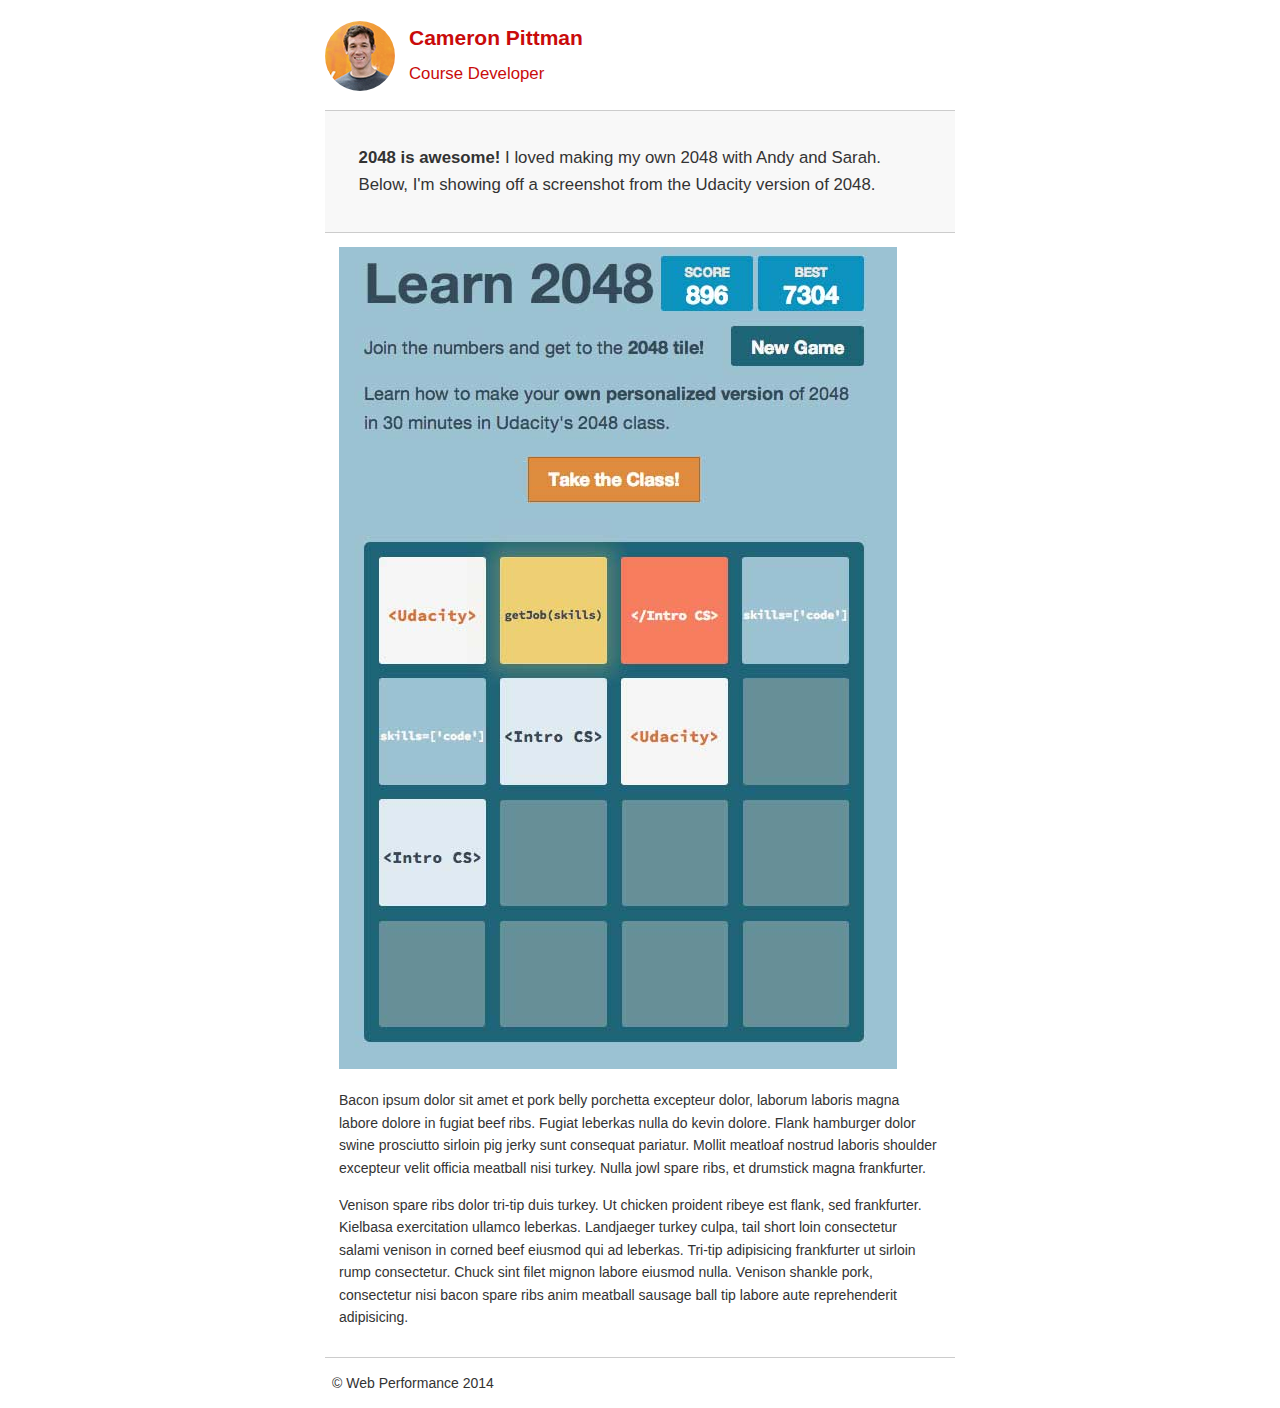
==== project-2048.html @ 0d1143b6 "Resize and compress images" ====
<!DOCTYPE html>
<html lang="en">
  <head>
    <meta charset="utf-8">
    <meta name="viewport" content="width=device-width, initial-scale=1">
    <meta name="description" content=" FILL ME IN ">
    <meta name="author" content=" FILL ME IN ">
    <title>Cameron Pittman: Portfolio</title>

    <!-- Hmm, what is the impact of web fonts on speed? Measure it... -->
    <!-- <link href="//fonts.googleapis.com/css?family=Open+Sans:400,700" rel="stylesheet"> -->

    <link href="css/style.css" rel="stylesheet">
    <link href="css/print.css" rel="stylesheet">

    <script>
      (function(w,g){w['GoogleAnalyticsObject']=g;
      w[g]=w[g]||function(){(w[g].q=w[g].q||[]).push(arguments)};w[g].l=1*new Date();})(window,'ga');

      // Optional TODO: replace with your Google Analytics profile ID.
      ga('create', 'UA-XXXX-Y');
      ga('send', 'pageview');
    </script>
    <script src="//www.google-analytics.com/analytics.js"></script>
    <script src="js/perfmatters.js"></script>
  </head>

  <body>
    <header>
      <a href="/"><img src="img/profilepic.jpg"></a>
      <p>Cameron Pittman<br><span>Course Developer</span></p>
    </header>

    <div class="container">
      <div class="hero">
        <strong>2048 is awesome!</strong> I loved making my own 2048 with Andy and Sarah. Below, I'm showing off a screenshot from the Udacity version of 2048.
      </div>

      <div class="content">

        <img class="img-responsive" src="img/2048.jpg">

        <p>Bacon ipsum dolor sit amet et pork belly porchetta excepteur dolor, laborum laboris magna labore dolore in fugiat beef ribs. Fugiat leberkas nulla do kevin dolore. Flank hamburger dolor swine prosciutto sirloin pig jerky sunt consequat pariatur. Mollit meatloaf nostrud laboris shoulder excepteur velit officia meatball nisi turkey. Nulla jowl spare ribs, et drumstick magna frankfurter.</p>

        <p>Venison spare ribs dolor tri-tip duis turkey. Ut chicken proident ribeye est flank, sed frankfurter. Kielbasa exercitation ullamco leberkas. Landjaeger turkey culpa, tail short loin consectetur salami venison in corned beef eiusmod qui ad leberkas. Tri-tip adipisicing frankfurter ut sirloin rump consectetur. Chuck sint filet mignon labore eiusmod nulla. Venison shankle pork, consectetur nisi bacon spare ribs anim meatball sausage ball tip labore aute reprehenderit adipisicing.</p>

    </div>

    <footer>
      <p>&copy; Web Performance 2014 <span id="crp-stats"></span></p>
    </footer>
  </body>
</html>
---- css/style.css ----
html {
  font-size: 100%;
  overflow-y: scroll;
  -webkit-tap-highlight-color: rgba(0,0,0,0);
  -ms-text-size-adjust: 100%;
  -webkit-text-size-adjust: none;
}
body { margin: 0; font-size: 14px; line-height: 1.61; font-weight: 400; }
body, button, input, select, textarea { font-family: "Trebuchet MS", Helvetica, sans-serif; color: #333; }

a { color: #12C; }
a:visited { color: #61C; }
a:focus { outline: thin dotted; }
a:hover, a:active { color: #c00; outline: 0; }

b, strong { font-weight: bold; }
pre, code { font-family: monospace, monospace; font-size: 1em; }
ul, ol { margin: 1em 0; padding: 0 0 0 20px; }
img { border: 0; max-width: 100%; }

body { background: #fff; }
header, footer, .container { max-width: 45em; margin: 0 auto; }

header { padding: 0 0.5em; color: #C90B0B; }
header img { border-radius: 40px; float: left; }
header p { font-size:1.5em; font-weight: bold; padding-left: 4em;}
header p span { font-size: 0.8em; font-weight: normal;}

.hero { padding: 2em; background-color: #f8f8f8; font-size:1.2em;
  border-bottom: 1px solid #ccc;
  border-top: 1px solid #ccc;
}

.content { padding: 1em 1em; }
.content li { list-style-type: none; font-size: 1.1em;}
li img { float:left; padding-right: 1em; }
li p { font-size: 0.9em; font-style: italic; }

footer {
  padding: 0 0.5em;
  border-top: 1px solid #ccc;
}
footer span { float: right; font-style: italic; }

/* Smartphones (portrait) */
@media only screen and (max-width: 480px) {
  body { font-size: 12px;}
  header p { padding-left: 4.5em;}
}
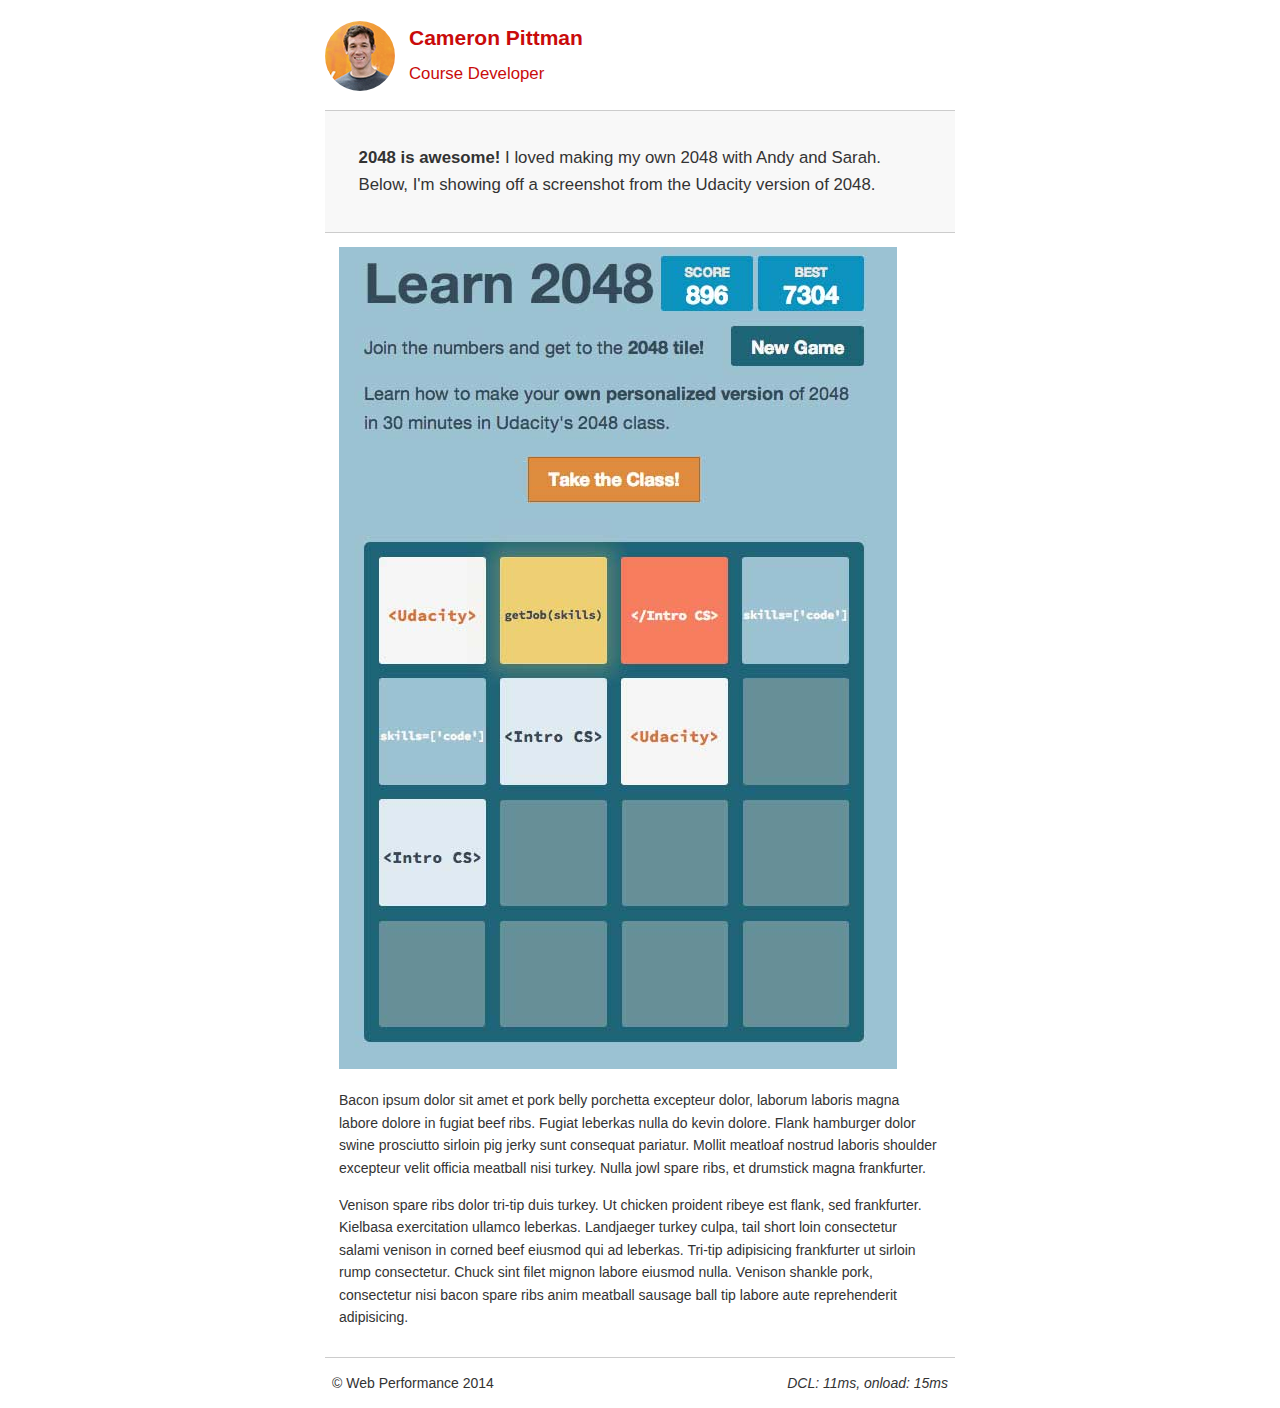
==== commit 6da48659: "Inline CSS, clean up code" ====
--- a/project-2048.html
+++ b/project-2048.html
@@ -1,18 +1,81 @@
 <!DOCTYPE html>
 <html lang="en">
-  <head>
-    <meta charset="utf-8">
-    <meta name="viewport" content="width=device-width, initial-scale=1">
-    <meta name="description" content=" FILL ME IN ">
-    <meta name="author" content=" FILL ME IN ">
-    <title>Cameron Pittman: Portfolio</title>
+<head>
+  <meta charset="utf-8">
+  <meta content="width=device-width, initial-scale=1" name="viewport">
+  <meta content="FILL ME IN" name="description">
+  <meta content="FILL ME IN" name="author">
+  <title>Cameron Pittman: Portfolio</title>
 
-    <!-- Hmm, what is the impact of web fonts on speed? Measure it... -->
-    <!-- <link href="//fonts.googleapis.com/css?family=Open+Sans:400,700" rel="stylesheet"> -->
+  <link href="css/print.css" media="print" rel="stylesheet">
 
-    <link href="css/style.css" rel="stylesheet">
-    <link href="css/print.css" rel="stylesheet">
+  <style>
+    html { font-size: 100%; overflow-y: scroll; -webkit-tap-highlight-color: rgba(0,0,0,0); -ms-text-size-adjust: 100%; -webkit-text-size-adjust: none; }
 
+    body { margin: 0; font-size: 14px; line-height: 1.61; font-weight: 400; background: #fff; }
+    body, button, input, select, textarea { font-family: "Trebuchet MS", Helvetica, sans-serif; color: #333; }
+
+    a { color: #12C; }
+    a:visited { color: #61C; }
+    a:focus { outline: thin dotted; }
+    a:hover, a:active { color: #c00; outline: 0; }
+
+    b, strong { font-weight: bold; }
+    pre, code { font-family: monospace, monospace; font-size: 1em; }
+    ul, ol { margin: 1em 0; padding: 0 0 0 20px; }
+    img { border: 0; max-width: 100%; }
+
+    header, footer, .container { max-width: 45em; margin: 0 auto; }
+    header { padding: 0 0.5em; color: #C90B0B; }
+    header img { border-radius: 40px; float: left; }
+    header p { font-size:1.5em; font-weight: bold; padding-left: 4em; }
+    header p span { font-size: 0.8em; font-weight: normal; }
+
+    .hero { padding: 2em; background-color: #f8f8f8; font-size:1.2em; border-bottom: 1px solid #ccc; border-top: 1px solid #ccc; }
+    .content { padding: 1em 1em; }
+    .content li { list-style-type: none; font-size: 1.1em; }
+
+    li img { float:left; padding-right: 1em; }
+    li p { font-size: 0.9em; font-style: italic; }
+
+    footer { padding: 0 0.5em; border-top: 1px solid #ccc; }
+    footer span { float: right; font-style: italic; }
+
+    /* Smartphones (portrait) */
+    @media only screen and (max-width: 480px) {
+      body { font-size: 12px;}
+      header p { padding-left: 4.5em;}
+    }
+  </style>
+</head>
+
+<body>
+  <header>
+    <a href="/"><img alt="Cameron Pittman headshot" src="img/profilepic.jpg"></a>
+    <p>Cameron Pittman<br>
+    <span>Course Developer</span></p>
+  </header>
+  <div class="container">
+    <div class="hero">
+      <strong>2048 is awesome!</strong> I loved making my own 2048 with Andy and Sarah. Below, I'm showing off a
+      screenshot from the Udacity version of 2048.
+    </div>
+    <div class="content">
+      <img class="img-responsive" alt="Screenshot of 2048 project" src="img/2048.jpg">
+      <p>Bacon ipsum dolor sit amet et pork belly porchetta excepteur dolor, laborum laboris magna labore dolore in
+      fugiat beef ribs. Fugiat leberkas nulla do kevin dolore. Flank hamburger dolor swine prosciutto sirloin pig jerky
+      sunt consequat pariatur. Mollit meatloaf nostrud laboris shoulder excepteur velit officia meatball nisi turkey.
+      Nulla jowl spare ribs, et drumstick magna frankfurter.</p>
+
+      <p>Venison spare ribs dolor tri-tip duis turkey. Ut chicken proident ribeye est flank, sed frankfurter. Kielbasa
+      exercitation ullamco leberkas. Landjaeger turkey culpa, tail short loin consectetur salami venison in corned beef
+      eiusmod qui ad leberkas. Tri-tip adipisicing frankfurter ut sirloin rump consectetur. Chuck sint filet mignon
+      labore eiusmod nulla. Venison shankle pork, consectetur nisi bacon spare ribs anim meatball sausage ball tip
+      labore aute reprehenderit adipisicing.</p>
+    </div>
+    <footer>
+      <p>&copy; Web Performance 2014 <span id="crp-stats"></span></p>
+    </footer>
     <script>
       (function(w,g){w['GoogleAnalyticsObject']=g;
       w[g]=w[g]||function(){(w[g].q=w[g].q||[]).push(arguments)};w[g].l=1*new Date();})(window,'ga');
@@ -21,33 +84,8 @@
       ga('create', 'UA-XXXX-Y');
       ga('send', 'pageview');
     </script>
-    <script src="//www.google-analytics.com/analytics.js"></script>
-    <script src="js/perfmatters.js"></script>
-  </head>
-
-  <body>
-    <header>
-      <a href="/"><img src="img/profilepic.jpg"></a>
-      <p>Cameron Pittman<br><span>Course Developer</span></p>
-    </header>
-
-    <div class="container">
-      <div class="hero">
-        <strong>2048 is awesome!</strong> I loved making my own 2048 with Andy and Sarah. Below, I'm showing off a screenshot from the Udacity version of 2048.
-      </div>
-
-      <div class="content">
-
-        <img class="img-responsive" src="img/2048.jpg">
-
-        <p>Bacon ipsum dolor sit amet et pork belly porchetta excepteur dolor, laborum laboris magna labore dolore in fugiat beef ribs. Fugiat leberkas nulla do kevin dolore. Flank hamburger dolor swine prosciutto sirloin pig jerky sunt consequat pariatur. Mollit meatloaf nostrud laboris shoulder excepteur velit officia meatball nisi turkey. Nulla jowl spare ribs, et drumstick magna frankfurter.</p>
-
-        <p>Venison spare ribs dolor tri-tip duis turkey. Ut chicken proident ribeye est flank, sed frankfurter. Kielbasa exercitation ullamco leberkas. Landjaeger turkey culpa, tail short loin consectetur salami venison in corned beef eiusmod qui ad leberkas. Tri-tip adipisicing frankfurter ut sirloin rump consectetur. Chuck sint filet mignon labore eiusmod nulla. Venison shankle pork, consectetur nisi bacon spare ribs anim meatball sausage ball tip labore aute reprehenderit adipisicing.</p>
-
-    </div>
-
-    <footer>
-      <p>&copy; Web Performance 2014 <span id="crp-stats"></span></p>
-    </footer>
-  </body>
-</html>
+    <script async src="//www.google-analytics.com/analytics.js"></script>
+    <script async src="js/perfmatters.js"></script>
+  </div>
+</body>
+</html>